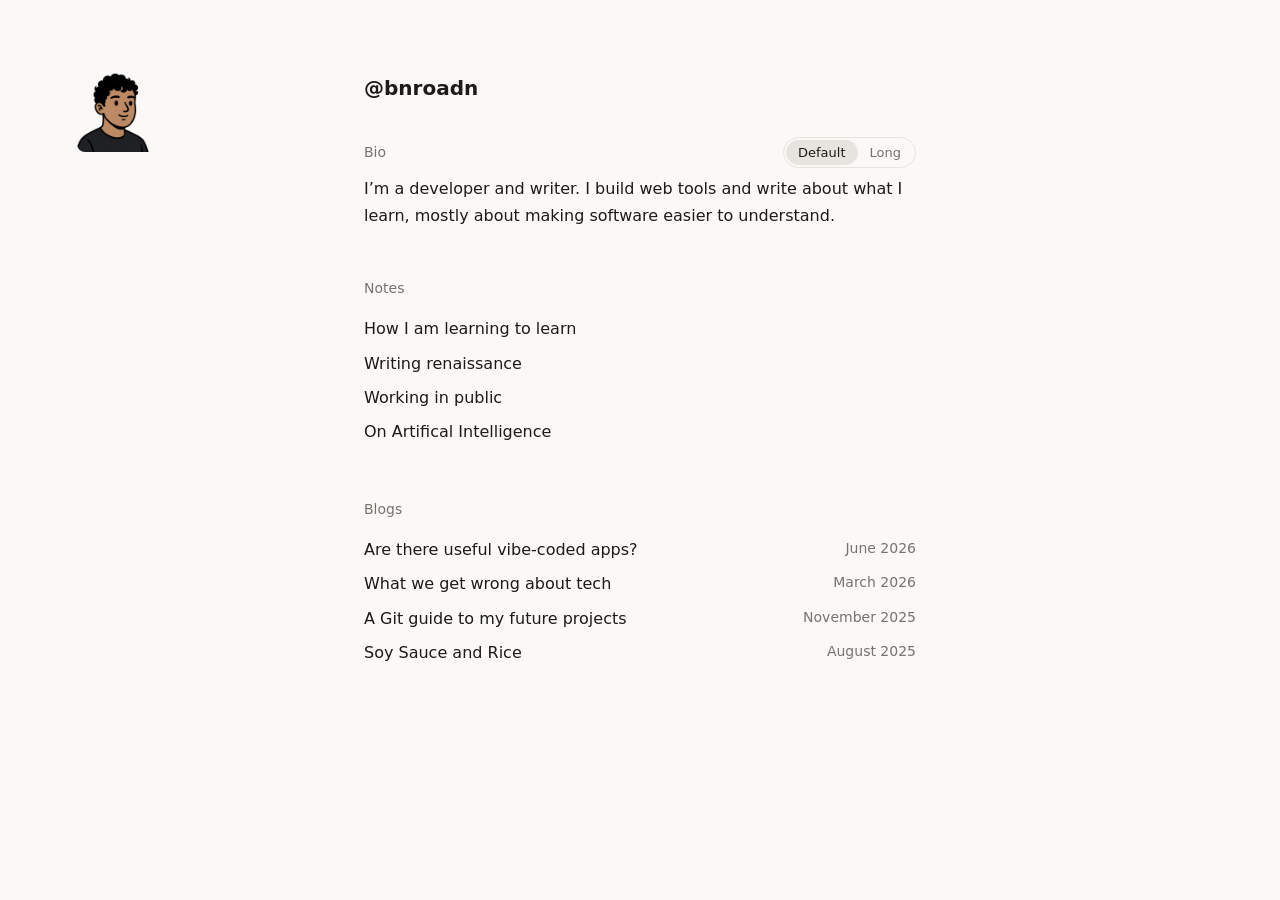
==== src/index.html @ 73d66978 "Rename folder to src" ====
<!DOCTYPE html>
<!--
  CLONE NOTES: a "text-first personal site" (layout inspired by leerob.com).
  The pattern: one narrow column, a handle, a short bio with a Default/Long
  switch, then plain lists of Notes and Blogs. No images, no heavy chrome.
  The original is a Next.js app; this version is plain HTML/CSS/JS so you
  can see every moving part. See the porting notes at the bottom of app.js.
-->
<html lang="en">
<head>
  <meta charset="utf-8">
  <meta name="viewport" content="width=device-width, initial-scale=1">
  <title>hey, i'm Brandon
  </title>
  <meta name="description" content="Developer and writer.">

  <!-- theme-color tints the phone's browser bar to match the page -->
  <meta name="theme-color" content="#1b1a19">

  <!-- Open Graph metadata for shared links. -->
  <meta property="og:title" content="Brandon">
  <meta property="og:description" content="Developer and writer.">

  <link rel="stylesheet" href="assets/css/styles.css">
  <script src="assets/js/app.js" defer></script>
</head>
<body>
  <aside class="logo-slot" aria-label="Logo">
    <img src="assets/images/logo.png" alt="Illustrated portrait logo">
  </aside>
  <main>
    <!-- The handle is the page's h1 and links to a social profile -->
    <h1><a href="https://x.com/">@bnroadn</a></h1>

    <!-- Bio: label + two buttons that act like a segmented control.
         aria-pressed tells screen readers which one is active. -->
    <section aria-labelledby="bio-label">
      <div class="bio-head">
        <span id="bio-label" class="label">Bio</span>
        <div class="switch" role="group" aria-label="Bio length">
          <button type="button" data-mode="default" aria-pressed="true">Default</button>
          <button type="button" data-mode="long" aria-pressed="false">Long</button>
        </div>
      </div>
      <!-- aria-live: screen readers announce the text when it changes -->
      <div id="bio" aria-live="polite"></div>
    </section>

    <!-- Filled in by app.js from the data object -->
    <section><h2>Notes</h2><ul id="notes" class="plain"></ul></section>
    <section><h2>Blogs</h2><ul id="blogs" class="plain"></ul></section>

    <noscript><p class="muted">Enable JavaScript to see the full page.</p></noscript>
  </main>
</body>
</html>
---- src/assets/css/styles.css ----
/* ==========================================================================
   styles.css: a calm, text-first look. All colors live in variables, so
   re-theming the whole site means editing six lines.
   ========================================================================== */
:root {
  --bg: #1b1a19;        /* warm near-black (same as the theme-color meta) */
  --text: #ece9e4;
  --muted: #8f8b85;
  --line: #2e2c2a;
  --accent: #ece9e4;
}
/* Light theme for visitors whose OS is set to light */
@media (prefers-color-scheme: light) {
  :root { --bg: #faf9f7; --text: #1c1b1a; --muted: #77736d; --line: #e7e4df; --accent: #1c1b1a; }
}

* { box-sizing: border-box; }

body {
  margin: 0;
  background: var(--bg);
  color: var(--text);
  font: 16px/1.65 system-ui, -apple-system, "Segoe UI", Roboto, sans-serif;
  -webkit-font-smoothing: antialiased;
}

/* One narrow column, centered. This single rule creates the whole "feel". */
main { max-width: 600px; margin: 0 auto; padding: 72px 24px 96px; }

a { color: inherit; text-decoration: none; }
a:hover { text-decoration: underline; text-underline-offset: 3px; }
a:focus-visible, button:focus-visible { outline: 2px solid var(--accent); outline-offset: 2px; }

h1 { font-size: 20px; font-weight: 600; margin: 0 0 32px; }
h2 { font-size: 14px; font-weight: 500; color: var(--muted); margin: 48px 0 12px; }
.article-title { font-size: 20px; font-weight: 600; color: var(--text); margin: 48px 0 12px; }
.app-preview { display: block; width: 100%; height: 640px; border: 0; border-radius: 14px; margin: 24px 0; }
.label, .muted { color: var(--muted); font-size: 14px; }

/* Bio header: label on the left, switch on the right (flexbox) */
.bio-head { display: flex; justify-content: space-between; align-items: center; margin-bottom: 8px; }
#bio p { margin: 0 0 16px; }
#bio figure { margin: 24px 0; }
.bio-photo { display: block; width: 100%; max-height: 340px; object-fit: cover; border-radius: 8px; }
#bio figcaption { color: var(--muted); font-size: 13px; margin-top: 8px; }

/* Segmented control: two buttons that look like one pill */
.switch { display: inline-flex; border: 1px solid var(--line); border-radius: 999px; padding: 2px; }
.switch button {
  background: none; border: 0; color: var(--muted);
  font: inherit; font-size: 13px; padding: 2px 12px;
  border-radius: 999px; cursor: pointer;
}
/* The ACTIVE button is styled by the aria-pressed attribute itself:
   one source of truth for both accessibility and appearance. */
.switch button[aria-pressed="true"] { background: var(--line); color: var(--text); }

/* Lists: no bullets */
.plain { list-style: none; margin: 0; padding: 0; }
.plain li a, .plain li .entry { display: flex; justify-content: space-between; gap: 16px; padding: 4px 0; }
.plain .date { color: var(--muted); font-size: 14px; white-space: nowrap; }
#notes li a, #notes li .entry { display: block; }   /* notes have no dates */

.logo-slot {
  position: fixed;
  top: 72px;
  left: clamp(24px, 6vw, 96px);
  width: 80px;
  aspect-ratio: 1;
  overflow: hidden;
  border-radius: 8px;
}

.logo-slot img {
  display: block;
  width: 100%;
  height: 100%;
  object-fit: cover;
}

@media (prefers-reduced-motion: reduce) { * { transition: none !important; } }

@media (max-width: 900px) {
  .logo-slot {
    position: static;
    margin: 24px auto 0 24px;
  }
}
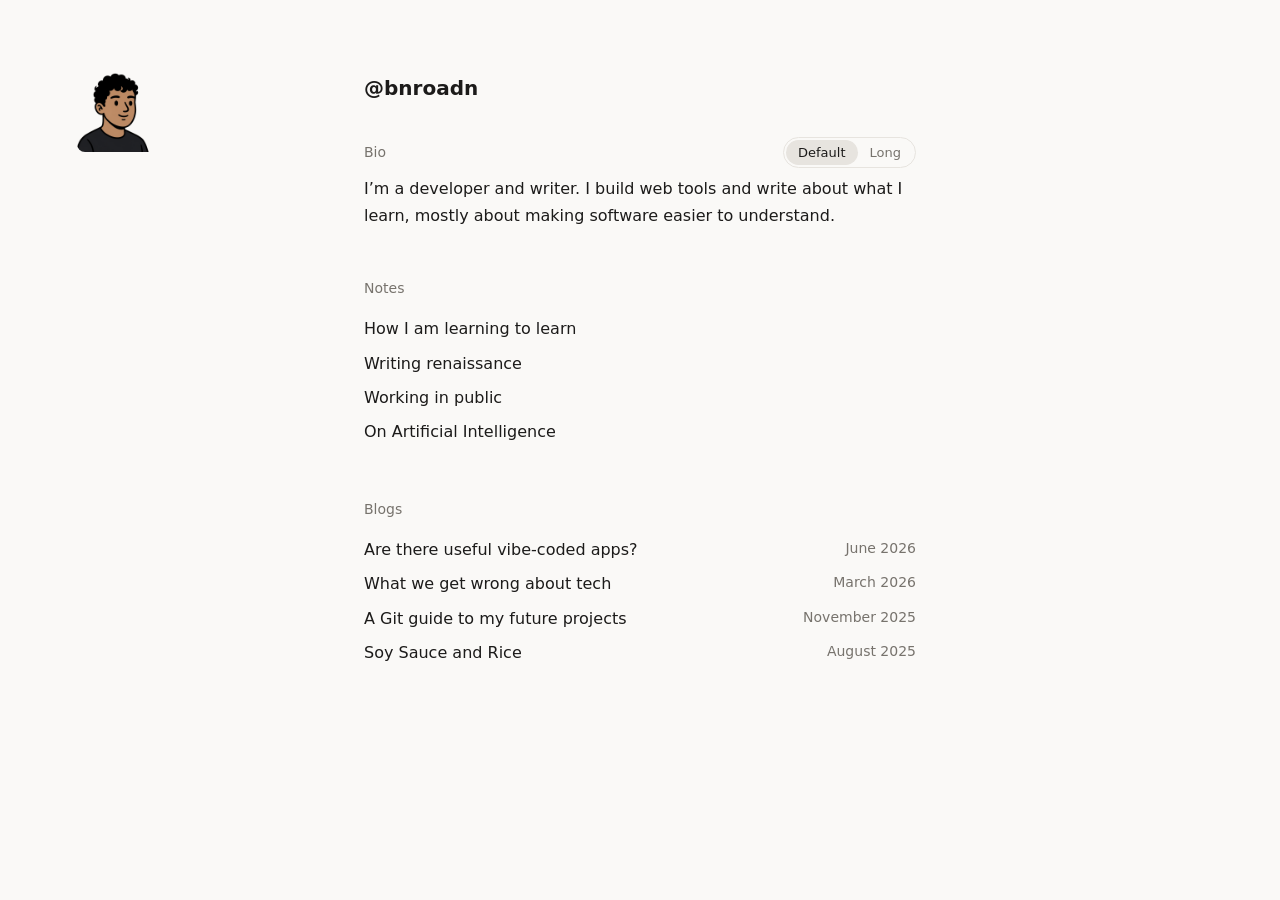
==== commit bafa459b: "Add portfolio pages and Long bio links" ====
--- a/src/index.html
+++ b/src/index.html
@@ -10,7 +10,7 @@
 <head>
   <meta charset="utf-8">
   <meta name="viewport" content="width=device-width, initial-scale=1">
-  <title>hey, i'm Brandon
+  <title>hey, i'm B
   </title>
   <meta name="description" content="Developer and writer.">
 
--- a/src/assets/css/styles.css
+++ b/src/assets/css/styles.css
@@ -41,8 +41,10 @@
 .bio-head { display: flex; justify-content: space-between; align-items: center; margin-bottom: 8px; }
 #bio p { margin: 0 0 16px; }
 #bio figure { margin: 24px 0; }
-.bio-photo { display: block; width: 100%; max-height: 340px; object-fit: cover; border-radius: 8px; }
+.bio-photo { display: block; width: 100%; max-height: 440px; object-fit: contain; border-radius: 8px; }
 #bio figcaption { color: var(--muted); font-size: 13px; margin-top: 8px; }
+.notion-link { display: inline-flex; margin: 4px 0 16px; }
+.notion-link img { display: block; width: 40px; height: 40px; }
 
 /* Segmented control: two buttons that look like one pill */
 .switch { display: inline-flex; border: 1px solid var(--line); border-radius: 999px; padding: 2px; }
